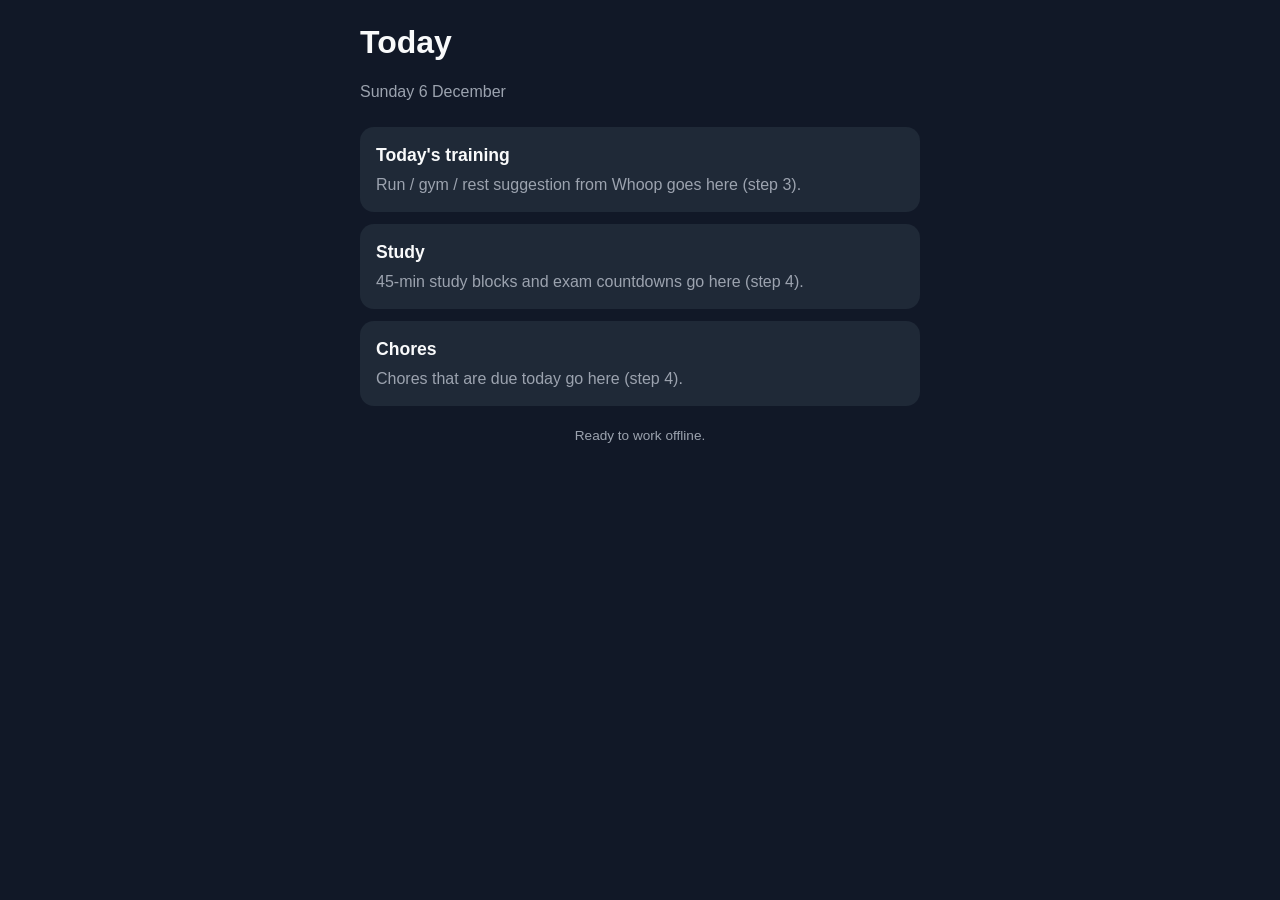
==== index.html @ d091eb46 "Step 1: project setup (PWA shell, folders, README) Co-Authored-By: Claude Opus 5.5 <noreply@anthropi" ====
<!doctype html>
<html lang="en">
<head>
  <meta charset="utf-8">
  <meta name="viewport" content="width=device-width, initial-scale=1, viewport-fit=cover">
  <meta name="theme-color" content="#111827">
  <meta name="apple-mobile-web-app-capable" content="yes">
  <meta name="apple-mobile-web-app-status-bar-style" content="black-translucent">
  <meta name="apple-mobile-web-app-title" content="Planner">
  <title>Daily Planner</title>
  <link rel="manifest" href="manifest.webmanifest">
  <link rel="icon" href="icons/icon.svg" type="image/svg+xml">
  <link rel="apple-touch-icon" href="icons/apple-touch-icon.png">
  <link rel="stylesheet" href="css/styles.css">
</head>
<body>
  <header class="top">
    <h1>Today</h1>
    <p id="today-date" class="muted"></p>
  </header>

  <main id="app">
    <!-- Placeholder cards. Later steps fill these in. -->
    <section class="card" id="card-suggestion">
      <h2>Today's training</h2>
      <p class="muted">Run / gym / rest suggestion from Whoop goes here (step 3).</p>
    </section>

    <section class="card" id="card-study">
      <h2>Study</h2>
      <p class="muted">45-min study blocks and exam countdowns go here (step 4).</p>
    </section>

    <section class="card" id="card-chores">
      <h2>Chores</h2>
      <p class="muted">Chores that are due today go here (step 4).</p>
    </section>
  </main>

  <footer class="bottom muted">
    <span id="offline-status">Checking offline support…</span>
  </footer>

  <script src="js/app.js"></script>
</body>
</html>
---- css/styles.css ----
/* Mobile-first styles. Colours live in variables so they are easy to change. */
:root {
  --bg: #111827;
  --card: #1f2937;
  --text: #f9fafb;
  --muted: #9ca3af;
  --accent: #22c55e;
  --radius: 14px;
}

* { box-sizing: border-box; }

html, body { margin: 0; }

body {
  background: var(--bg);
  color: var(--text);
  font-family: -apple-system, BlinkMacSystemFont, "Segoe UI", Roboto, sans-serif;
  line-height: 1.4;
  /* Keep content clear of the iPhone notch and home bar. */
  padding: env(safe-area-inset-top) 16px env(safe-area-inset-bottom);
  min-height: 100vh;
  -webkit-tap-highlight-color: transparent;
}

.top { padding: 20px 0 8px; }
.top h1 { margin: 0; font-size: 2rem; }

.muted { color: var(--muted); }

main { display: grid; gap: 12px; max-width: 560px; margin: 0 auto; }
.top, .bottom { max-width: 560px; margin-left: auto; margin-right: auto; }

.card {
  background: var(--card);
  border-radius: var(--radius);
  padding: 16px;
}
.card h2 { margin: 0 0 6px; font-size: 1.1rem; }
.card p { margin: 0; }

.bottom { padding: 20px 0; font-size: 0.85rem; text-align: center; }
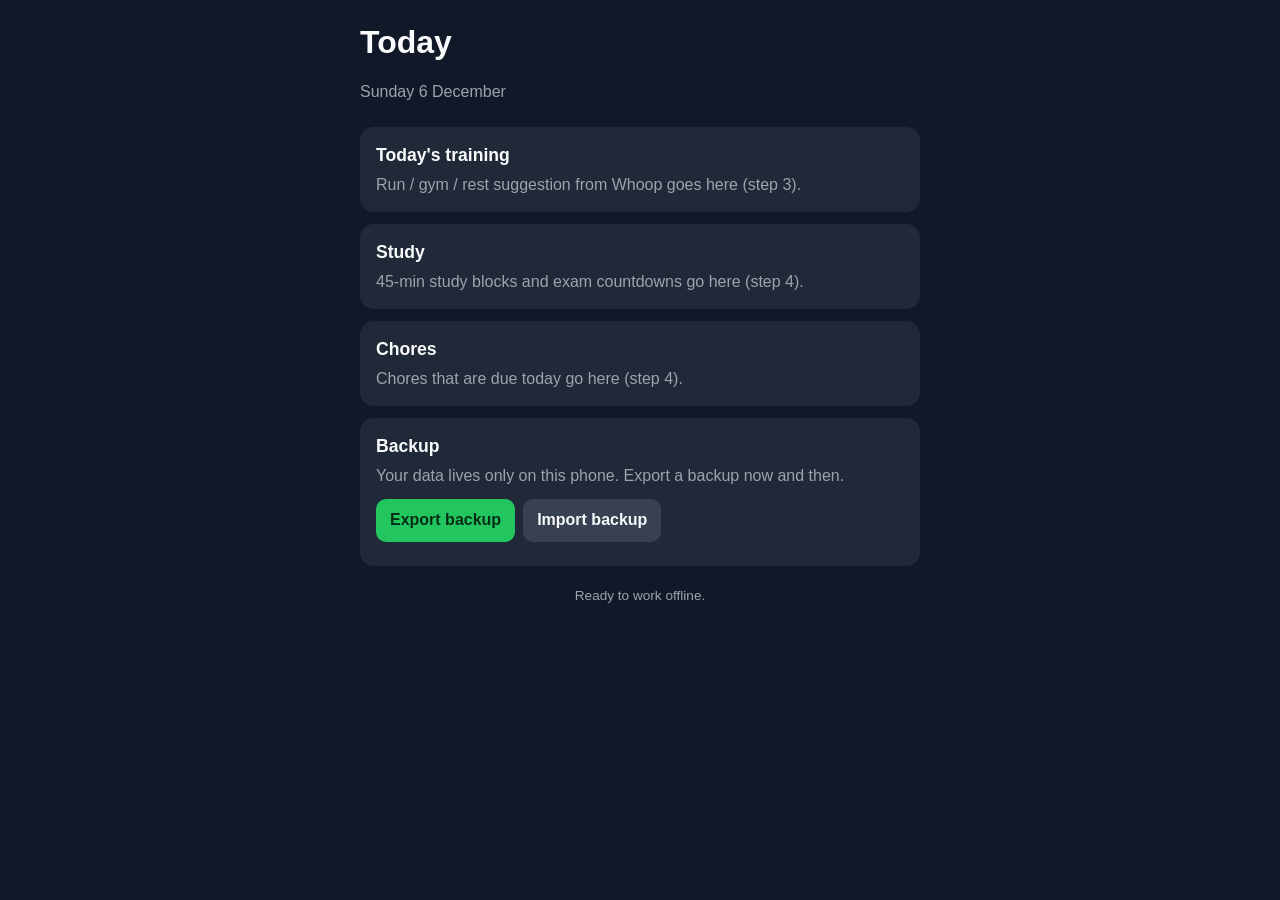
==== commit 5cdf922d: "Step 2: data layer, validation, migrations, JSON backup export/import, tests Co-Authored-By: Claude " ====
--- a/index.html
+++ b/index.html
@@ -35,12 +35,23 @@
       <h2>Chores</h2>
       <p class="muted">Chores that are due today go here (step 4).</p>
     </section>
+    <section class="card" id="card-backup">
+      <h2>Backup</h2>
+      <p class="muted">Your data lives only on this phone. Export a backup now and then.</p>
+      <div class="btn-row">
+        <button id="export-btn" type="button">Export backup</button>
+        <button id="import-btn" type="button" class="secondary">Import backup</button>
+        <input id="import-file" type="file" accept=".json,application/json" hidden>
+      </div>
+      <p id="backup-status" class="muted small"></p>
+    </section>
   </main>
 
   <footer class="bottom muted">
     <span id="offline-status">Checking offline support…</span>
   </footer>
 
+  <script src="js/store.js"></script>
   <script src="js/app.js"></script>
 </body>
 </html>
--- a/css/styles.css
+++ b/css/styles.css
@@ -40,3 +40,11 @@
 .card p { margin: 0; }
 
 .bottom { padding: 20px 0; font-size: 0.85rem; text-align: center; }
+
+.btn-row { display: flex; gap: 8px; margin-top: 12px; flex-wrap: wrap; }
+button {
+  font: inherit; border: 0; border-radius: 10px; padding: 10px 14px;
+  background: var(--accent); color: #052e16; font-weight: 600;
+}
+button.secondary { background: #374151; color: var(--text); }
+.small { font-size: 0.85rem; margin-top: 8px !important; }
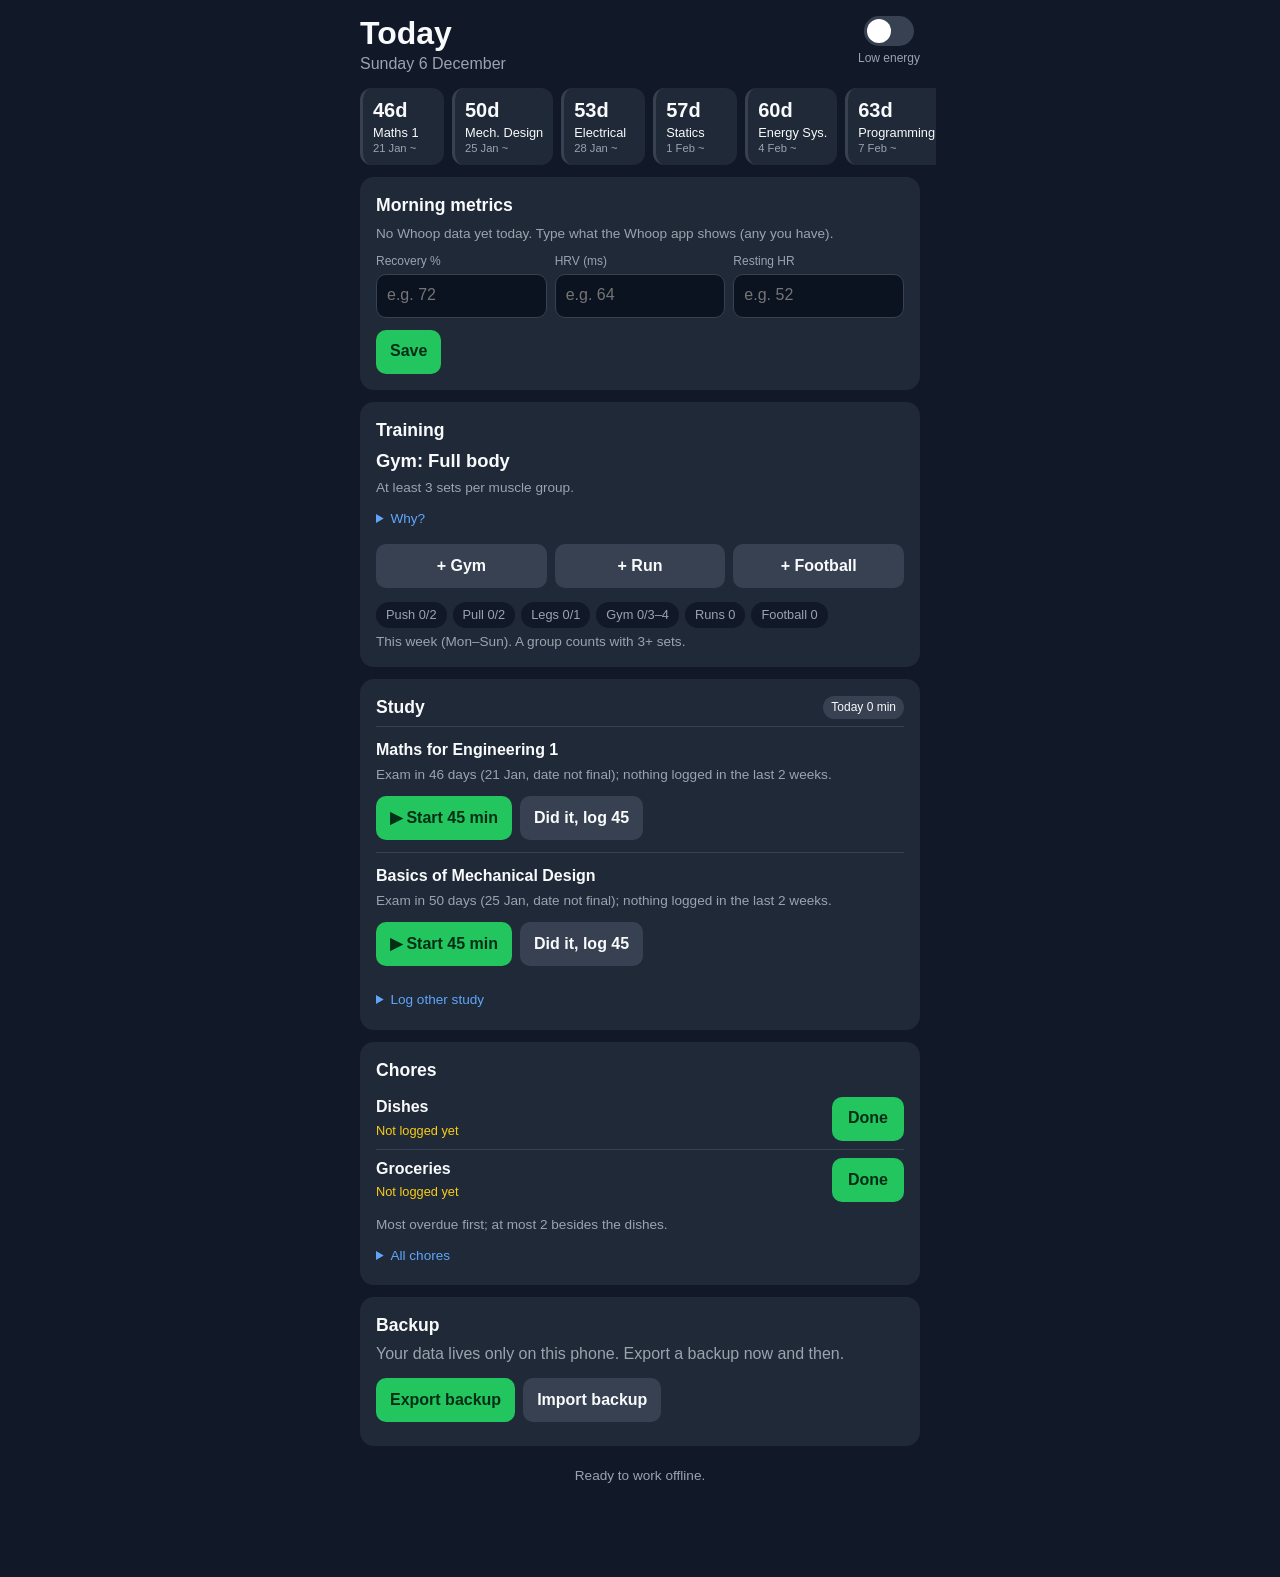
==== commit b0cd9d71: "Step 4: Today screen (metrics, training, study timer, chores, low energy, undo) + tests Co-Authored-" ====
--- a/index.html
+++ b/index.html
@@ -15,26 +15,29 @@
 </head>
 <body>
   <header class="top">
-    <h1>Today</h1>
-    <p id="today-date" class="muted"></p>
+    <div class="top-row">
+      <div>
+        <h1>Today</h1>
+        <p id="today-date" class="muted"></p>
+      </div>
+      <label class="switch" title="Low energy: minimal plan for today">
+        <input id="low-energy" type="checkbox">
+        <span class="switch-track" aria-hidden="true"></span>
+        <span class="switch-text">Low energy</span>
+      </label>
+    </div>
+    <div id="exam-strip" class="exam-strip" aria-label="Exam countdown"></div>
+    <p id="low-energy-banner" class="banner" hidden>Low energy mode: the minimal plan for today. Switches off by itself tomorrow.</p>
+    <button id="undo-pill" class="undo-pill" type="button" hidden></button>
   </header>
 
+  <!-- The cards are filled in by js/app.js. -->
   <main id="app">
-    <!-- Placeholder cards. Later steps fill these in. -->
-    <section class="card" id="card-suggestion">
-      <h2>Today's training</h2>
-      <p class="muted">Run / gym / rest suggestion from Whoop goes here (step 3).</p>
-    </section>
+    <section class="card" id="card-metrics"></section>
+    <section class="card" id="card-training"></section>
+    <section class="card" id="card-study"></section>
+    <section class="card" id="card-chores"></section>
 
-    <section class="card" id="card-study">
-      <h2>Study</h2>
-      <p class="muted">45-min study blocks and exam countdowns go here (step 4).</p>
-    </section>
-
-    <section class="card" id="card-chores">
-      <h2>Chores</h2>
-      <p class="muted">Chores that are due today go here (step 4).</p>
-    </section>
     <section class="card" id="card-backup">
       <h2>Backup</h2>
       <p class="muted">Your data lives only on this phone. Export a backup now and then.</p>
@@ -51,7 +54,14 @@
     <span id="offline-status">Checking offline support…</span>
   </footer>
 
+  <div id="toast" class="toast" role="status" hidden>
+    <span id="toast-text"></span>
+    <button id="toast-undo" type="button" class="link">Undo</button>
+  </div>
+
   <script src="js/store.js"></script>
+  <script src="js/plan.js"></script>
+  <script src="js/today.js"></script>
   <script src="js/app.js"></script>
 </body>
 </html>
--- a/css/styles.css
+++ b/css/styles.css
@@ -2,9 +2,13 @@
 :root {
   --bg: #111827;
   --card: #1f2937;
+  --line: #374151;
   --text: #f9fafb;
   --muted: #9ca3af;
   --accent: #22c55e;
+  --yellow: #facc15;
+  --red: #f87171;
+  --blue: #60a5fa;
   --radius: 14px;
 }
 
@@ -18,13 +22,15 @@
   font-family: -apple-system, BlinkMacSystemFont, "Segoe UI", Roboto, sans-serif;
   line-height: 1.4;
   /* Keep content clear of the iPhone notch and home bar. */
-  padding: env(safe-area-inset-top) 16px env(safe-area-inset-bottom);
+  padding: env(safe-area-inset-top) 16px calc(env(safe-area-inset-bottom) + 72px);
   min-height: 100vh;
   -webkit-tap-highlight-color: transparent;
 }
 
-.top { padding: 20px 0 8px; }
-.top h1 { margin: 0; font-size: 2rem; }
+.top { padding: 16px 0 8px; }
+.top h1 { margin: 0; font-size: 2rem; line-height: 1.1; }
+.top-row { display: flex; justify-content: space-between; align-items: flex-start; gap: 12px; }
+.top-row p { margin: 2px 0 0; }
 
 .muted { color: var(--muted); }
 
@@ -38,13 +44,116 @@
 }
 .card h2 { margin: 0 0 6px; font-size: 1.1rem; }
 .card p { margin: 0; }
+.card-head { display: flex; justify-content: space-between; align-items: center; gap: 8px; margin-bottom: 6px; }
+.card-head h2 { margin: 0; }
 
 .bottom { padding: 20px 0; font-size: 0.85rem; text-align: center; }
 
+/* ---------- buttons ---------- */
 .btn-row { display: flex; gap: 8px; margin-top: 12px; flex-wrap: wrap; }
 button {
-  font: inherit; border: 0; border-radius: 10px; padding: 10px 14px;
-  background: var(--accent); color: #052e16; font-weight: 600;
+  font: inherit; border: 0; border-radius: 10px; padding: 10px 14px; min-height: 44px;
+  background: var(--accent); color: #052e16; font-weight: 600; cursor: pointer;
 }
-button.secondary { background: #374151; color: var(--text); }
+button:disabled { opacity: 0.4; }
+button.secondary { background: var(--line); color: var(--text); }
+button.secondary.active { background: #4b5563; outline: 2px solid var(--accent); }
+button.wide { width: 100%; margin-top: 10px; }
+button.link { background: none; color: var(--blue); padding: 6px 4px; min-height: 0; font-weight: 600; }
+.tabs button { flex: 1; padding: 10px 6px; }
 .small { font-size: 0.85rem; margin-top: 8px !important; }
+.small.tight { margin-top: 4px !important; }
+
+/* ---------- header: low energy switch, exams, undo ---------- */
+.switch { display: flex; flex-direction: column; align-items: center; gap: 4px; font-size: 0.75rem; color: var(--muted); user-select: none; }
+.switch input { position: absolute; opacity: 0; pointer-events: none; }
+.switch-track { width: 50px; height: 30px; border-radius: 15px; background: var(--line); position: relative; transition: background .2s; }
+.switch-track::after { content: ""; position: absolute; top: 3px; left: 3px; width: 24px; height: 24px; border-radius: 50%; background: #fff; transition: left .2s; }
+.switch input:checked + .switch-track { background: var(--yellow); }
+.switch input:checked + .switch-track::after { left: 23px; }
+.switch input:focus-visible + .switch-track { outline: 2px solid var(--blue); }
+
+.exam-strip { display: flex; gap: 8px; overflow-x: auto; margin: 12px -16px 0; padding: 0 16px 4px; scrollbar-width: none; }
+.exam-strip::-webkit-scrollbar { display: none; }
+.exam { flex: 0 0 auto; min-width: 84px; background: var(--card); border-radius: 12px; padding: 8px 10px; display: flex; flex-direction: column; border-left: 3px solid var(--line); }
+.exam.soon { border-left-color: var(--yellow); }
+.exam.urgent { border-left-color: var(--red); }
+.exam-days { font-size: 1.25rem; font-weight: 700; }
+.exam-name { font-size: 0.8rem; }
+.exam-date { font-size: 0.7rem; color: var(--muted); }
+
+.banner { margin: 10px 0 0; padding: 8px 12px; border-radius: 10px; background: #422006; color: #fde68a; font-size: 0.85rem; }
+.undo-pill { margin-top: 10px; background: none; border: 1px solid var(--line); color: var(--muted); font-weight: 500; font-size: 0.85rem; padding: 6px 12px; min-height: 36px; border-radius: 18px; }
+
+/* ---------- badges, pills, chips ---------- */
+.badge { font-size: 0.75rem; padding: 3px 8px; border-radius: 999px; background: var(--line); color: var(--text); white-space: nowrap; }
+.badge.whoop { background: #1e3a5f; color: #bfdbfe; }
+.badge.zone-green { background: #14532d; color: #bbf7d0; }
+.badge.zone-yellow { background: #713f12; color: #fef08a; }
+.badge.zone-red { background: #7f1d1d; color: #fecaca; }
+
+.pills { display: flex; flex-wrap: wrap; gap: 6px; margin-top: 14px; }
+.pill { font-size: 0.8rem; padding: 4px 10px; border-radius: 999px; background: #111827; color: var(--muted); }
+.pill.met { color: var(--accent); }
+
+.chips { display: flex; gap: 8px; }
+.chip { flex: 1; background: var(--line); color: var(--text); }
+.chip.on { background: var(--accent); color: #052e16; }
+
+/* ---------- forms ---------- */
+.panel { margin-top: 10px; padding: 12px; border-radius: 12px; background: #111827; }
+.field-row { display: flex; gap: 8px; margin-top: 10px; }
+.field { display: flex; flex-direction: column; gap: 4px; flex: 1; min-width: 0; font-size: 0.75rem; color: var(--muted); }
+.field.grow { flex: 2; }
+input[type="text"], select {
+  font: inherit; font-size: 16px; /* 16px stops iPhone from zooming in */
+  width: 100%; min-height: 44px; padding: 8px 10px; border-radius: 10px;
+  border: 1px solid var(--line); background: #0b1220; color: var(--text);
+}
+
+/* ---------- metrics ---------- */
+.metric-row { display: flex; align-items: center; gap: 8px; }
+.metric { flex: 1; display: flex; flex-direction: column; }
+.metric b { font-size: 1.3rem; }
+.metric span { font-size: 0.75rem; color: var(--muted); }
+
+/* ---------- training ---------- */
+.suggest { font-size: 1.15rem; font-weight: 700; }
+.logged { list-style: none; padding: 0; margin: 10px 0 0; color: var(--accent); font-size: 0.9rem; }
+details.more { margin-top: 8px; }
+details.more summary { color: var(--blue); font-size: 0.85rem; cursor: pointer; padding: 4px 0; }
+
+/* ---------- study ---------- */
+.item { padding: 12px 0; border-top: 1px solid var(--line); }
+.item:first-of-type { border-top: 0; }
+.item-title { font-weight: 600; }
+.is-done .item-title { color: var(--muted); text-decoration: line-through; }
+.done-text { color: var(--accent); font-weight: 600; margin-top: 6px !important; }
+.timer { margin-top: 10px; }
+.timer-clock { font-size: 2rem; font-weight: 700; font-variant-numeric: tabular-nums; }
+.timer-clock .muted { font-size: 1rem; font-weight: 500; }
+.bar { height: 8px; border-radius: 4px; background: #111827; overflow: hidden; margin-top: 6px; }
+.bar-fill { height: 100%; width: 0; background: var(--blue); transition: width 1s linear; }
+.bar-fill.full { background: var(--accent); }
+
+/* ---------- chores ---------- */
+.chore { display: flex; justify-content: space-between; align-items: center; gap: 10px; padding: 8px 0; border-top: 1px solid var(--line); }
+.card > .chore:first-of-type { border-top: 0; }
+.chore .done-text { margin: 0 !important; font-size: 1.3rem; padding: 0 14px; }
+.status { font-size: 0.8rem; }
+.st-overdue { color: var(--red); }
+.st-due-soon, .st-never { color: var(--yellow); }
+.st-not-due { color: var(--muted); }
+.st-done-today { color: var(--accent); }
+button.check { min-width: 72px; }
+
+/* ---------- toast (message with Undo) ---------- */
+.toast {
+  position: fixed; left: 12px; right: 12px; bottom: calc(env(safe-area-inset-bottom) + 12px);
+  max-width: 536px; margin: 0 auto; display: flex; align-items: center; justify-content: space-between; gap: 12px;
+  background: #f9fafb; color: #111827; border-radius: 12px; padding: 8px 8px 8px 14px;
+  box-shadow: 0 8px 24px rgba(0, 0, 0, .4); font-size: 0.9rem; z-index: 10;
+}
+.toast[hidden] { display: none; }
+.toast button.link { color: #2563eb; font-size: 1rem; padding: 8px 12px; min-height: 40px; }
+[hidden] { display: none !important; }
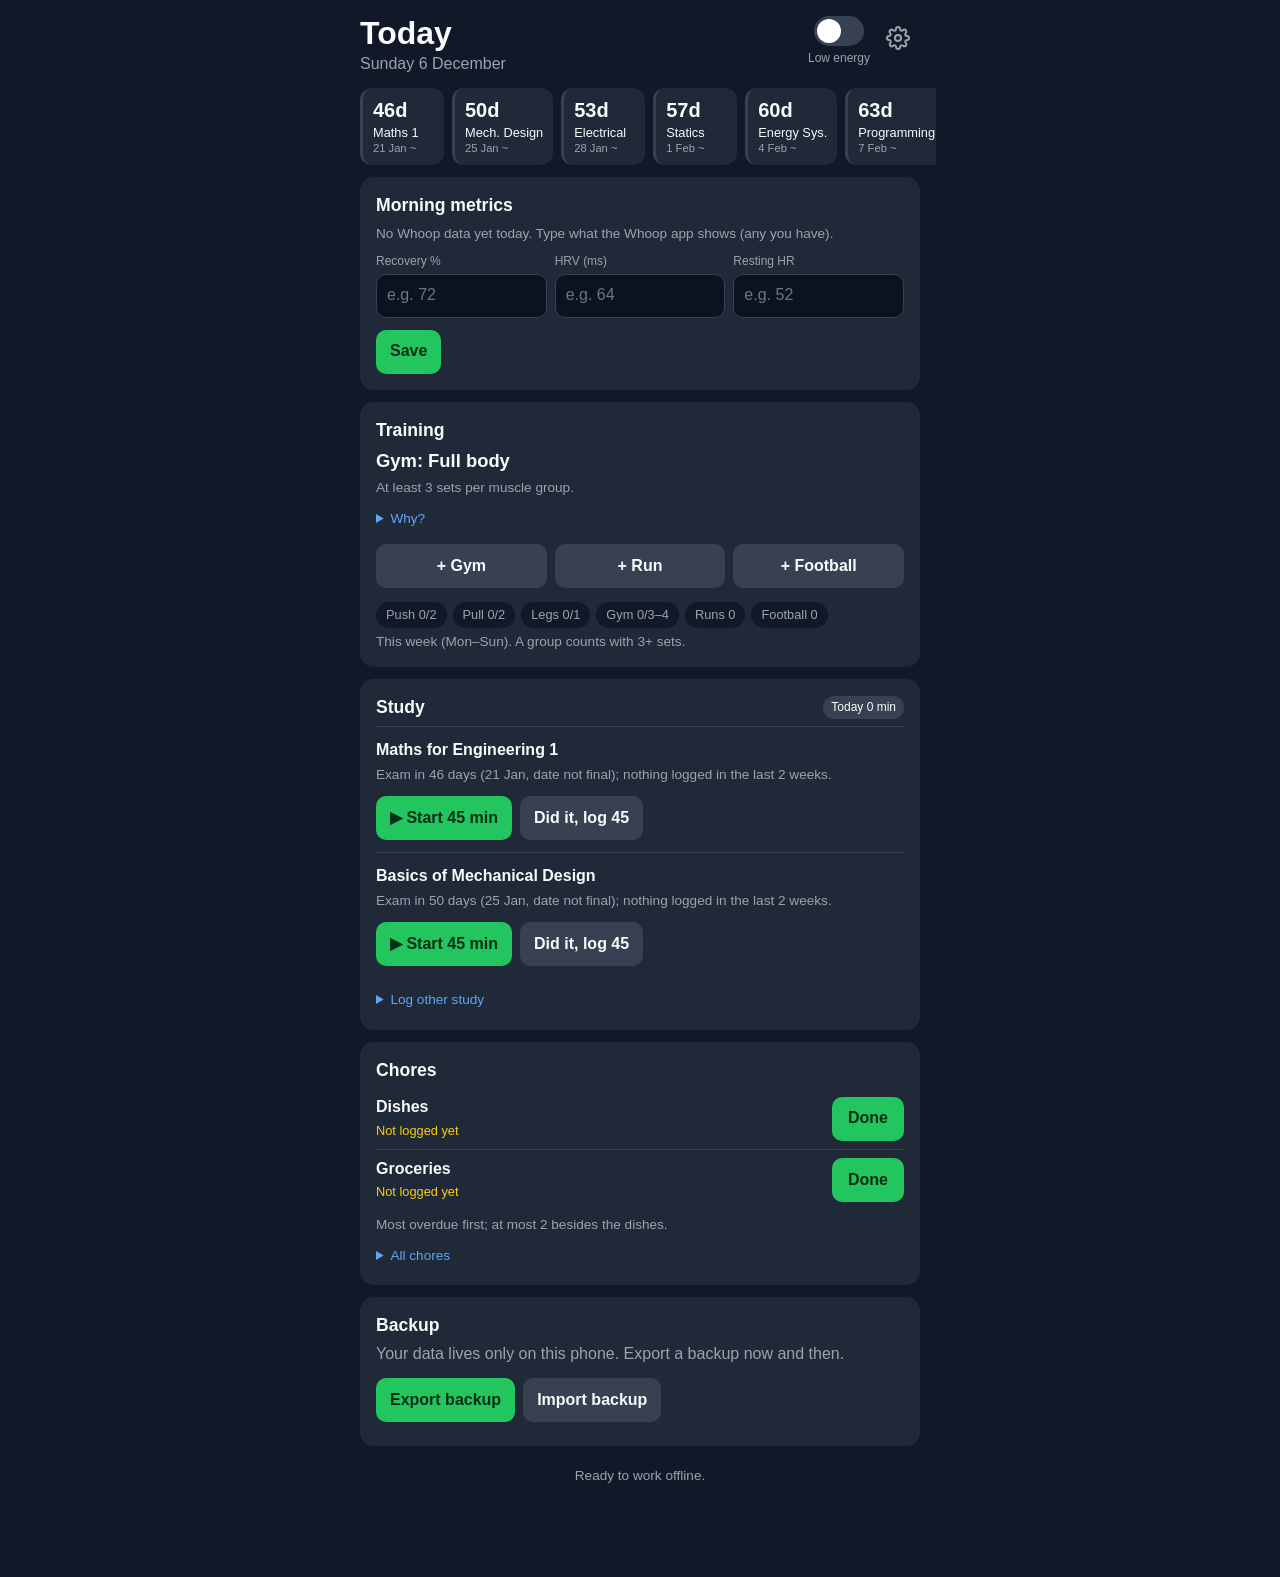
==== commit b3877236: "Step 5: Settings screen (subjects, chores, training targets, study block) + tests Co-Authored-By: Cl" ====
--- a/index.html
+++ b/index.html
@@ -14,17 +14,22 @@
   <link rel="stylesheet" href="css/styles.css">
 </head>
 <body>
-  <header class="top">
+  <header class="top" id="today-header">
     <div class="top-row">
       <div>
         <h1>Today</h1>
         <p id="today-date" class="muted"></p>
       </div>
-      <label class="switch" title="Low energy: minimal plan for today">
-        <input id="low-energy" type="checkbox">
-        <span class="switch-track" aria-hidden="true"></span>
-        <span class="switch-text">Low energy</span>
-      </label>
+      <div class="top-actions">
+        <label class="switch" title="Low energy: minimal plan for today">
+          <input id="low-energy" type="checkbox">
+          <span class="switch-track" aria-hidden="true"></span>
+          <span class="switch-text">Low energy</span>
+        </label>
+        <button type="button" class="icon-btn" data-action="open-settings" aria-label="Settings" title="Settings">
+          <svg viewBox="0 0 24 24" width="24" height="24" aria-hidden="true" fill="none" stroke="currentColor" stroke-width="2" stroke-linecap="round" stroke-linejoin="round"><circle cx="12" cy="12" r="3"/><path d="M19.4 15a1.65 1.65 0 0 0 .33 1.82l.06.06a2 2 0 1 1-2.83 2.83l-.06-.06a1.65 1.65 0 0 0-1.82-.33 1.65 1.65 0 0 0-1 1.51V21a2 2 0 1 1-4 0v-.09A1.65 1.65 0 0 0 9 19.4a1.65 1.65 0 0 0-1.82.33l-.06.06a2 2 0 1 1-2.83-2.83l.06-.06a1.65 1.65 0 0 0 .33-1.82 1.65 1.65 0 0 0-1.51-1H3a2 2 0 1 1 0-4h.09A1.65 1.65 0 0 0 4.6 9a1.65 1.65 0 0 0-.33-1.82l-.06-.06a2 2 0 1 1 2.83-2.83l.06.06a1.65 1.65 0 0 0 1.82.33H9a1.65 1.65 0 0 0 1-1.51V3a2 2 0 1 1 4 0v.09a1.65 1.65 0 0 0 1 1.51 1.65 1.65 0 0 0 1.82-.33l.06-.06a2 2 0 1 1 2.83 2.83l-.06.06a1.65 1.65 0 0 0-.33 1.82V9a1.65 1.65 0 0 0 1.51 1H21a2 2 0 1 1 0 4h-.09a1.65 1.65 0 0 0-1.51 1z"/></svg>
+        </button>
+      </div>
     </div>
     <div id="exam-strip" class="exam-strip" aria-label="Exam countdown"></div>
     <p id="low-energy-banner" class="banner" hidden>Low energy mode: the minimal plan for today. Switches off by itself tomorrow.</p>
@@ -50,6 +55,16 @@
     </section>
   </main>
 
+  <!-- Settings screen (gear on Today). Filled in by js/settings.js. -->
+  <div id="settings-view" hidden>
+    <header class="top">
+      <button type="button" class="link back" data-action="close-settings">‹ Today</button>
+      <h1>Settings</h1>
+      <p class="muted">Every change is checked before it's saved. If something's wrong, nothing changes.</p>
+    </header>
+    <main id="settings-main"></main>
+  </div>
+
   <footer class="bottom muted">
     <span id="offline-status">Checking offline support…</span>
   </footer>
@@ -62,6 +77,7 @@
   <script src="js/store.js"></script>
   <script src="js/plan.js"></script>
   <script src="js/today.js"></script>
+  <script src="js/settings.js"></script>
   <script src="js/app.js"></script>
 </body>
 </html>
--- a/css/styles.css
+++ b/css/styles.css
@@ -105,7 +105,7 @@
 .field-row { display: flex; gap: 8px; margin-top: 10px; }
 .field { display: flex; flex-direction: column; gap: 4px; flex: 1; min-width: 0; font-size: 0.75rem; color: var(--muted); }
 .field.grow { flex: 2; }
-input[type="text"], select {
+input[type="text"], input[type="date"], select {
   font: inherit; font-size: 16px; /* 16px stops iPhone from zooming in */
   width: 100%; min-height: 44px; padding: 8px 10px; border-radius: 10px;
   border: 1px solid var(--line); background: #0b1220; color: var(--text);
@@ -157,3 +157,22 @@
 .toast[hidden] { display: none; }
 .toast button.link { color: #2563eb; font-size: 1rem; padding: 8px 12px; min-height: 40px; }
 [hidden] { display: none !important; }
+
+/* ---------- settings screen ---------- */
+.top-actions { display: flex; align-items: flex-start; gap: 6px; }
+button.icon-btn { background: none; color: var(--muted); padding: 6px; min-width: 44px; display: flex; align-items: center; justify-content: center; }
+button.icon-btn:active { color: var(--text); }
+body.in-settings #today-header, body.in-settings #app, body.in-settings .bottom { display: none; }
+#settings-view { max-width: 560px; margin: 0 auto; }
+#settings-view .top p { margin: 4px 0 0; font-size: 0.85rem; }
+#settings-main { display: grid; gap: 12px; }
+button.back { padding: 8px 0; font-size: 1rem; margin-bottom: 4px; }
+button.danger { background: none; color: var(--red); border: 1px solid #7f1d1d; }
+.set-item .field-row { align-items: flex-end; }
+.set-item > .field { margin-top: 0; }
+input[type="date"] { -webkit-appearance: none; appearance: none; text-align: left; color-scheme: dark; }
+.check-label { display: flex; align-items: center; gap: 8px; min-height: 44px; font-size: 0.85rem; color: var(--text); white-space: nowrap; }
+.check-label input { width: 22px; height: 22px; margin: 0; accent-color: var(--accent); }
+.form-msg { font-size: 0.85rem; margin-top: 6px !important; color: var(--accent); }
+.form-msg:empty { display: none; }
+.form-msg.error { color: var(--red); }
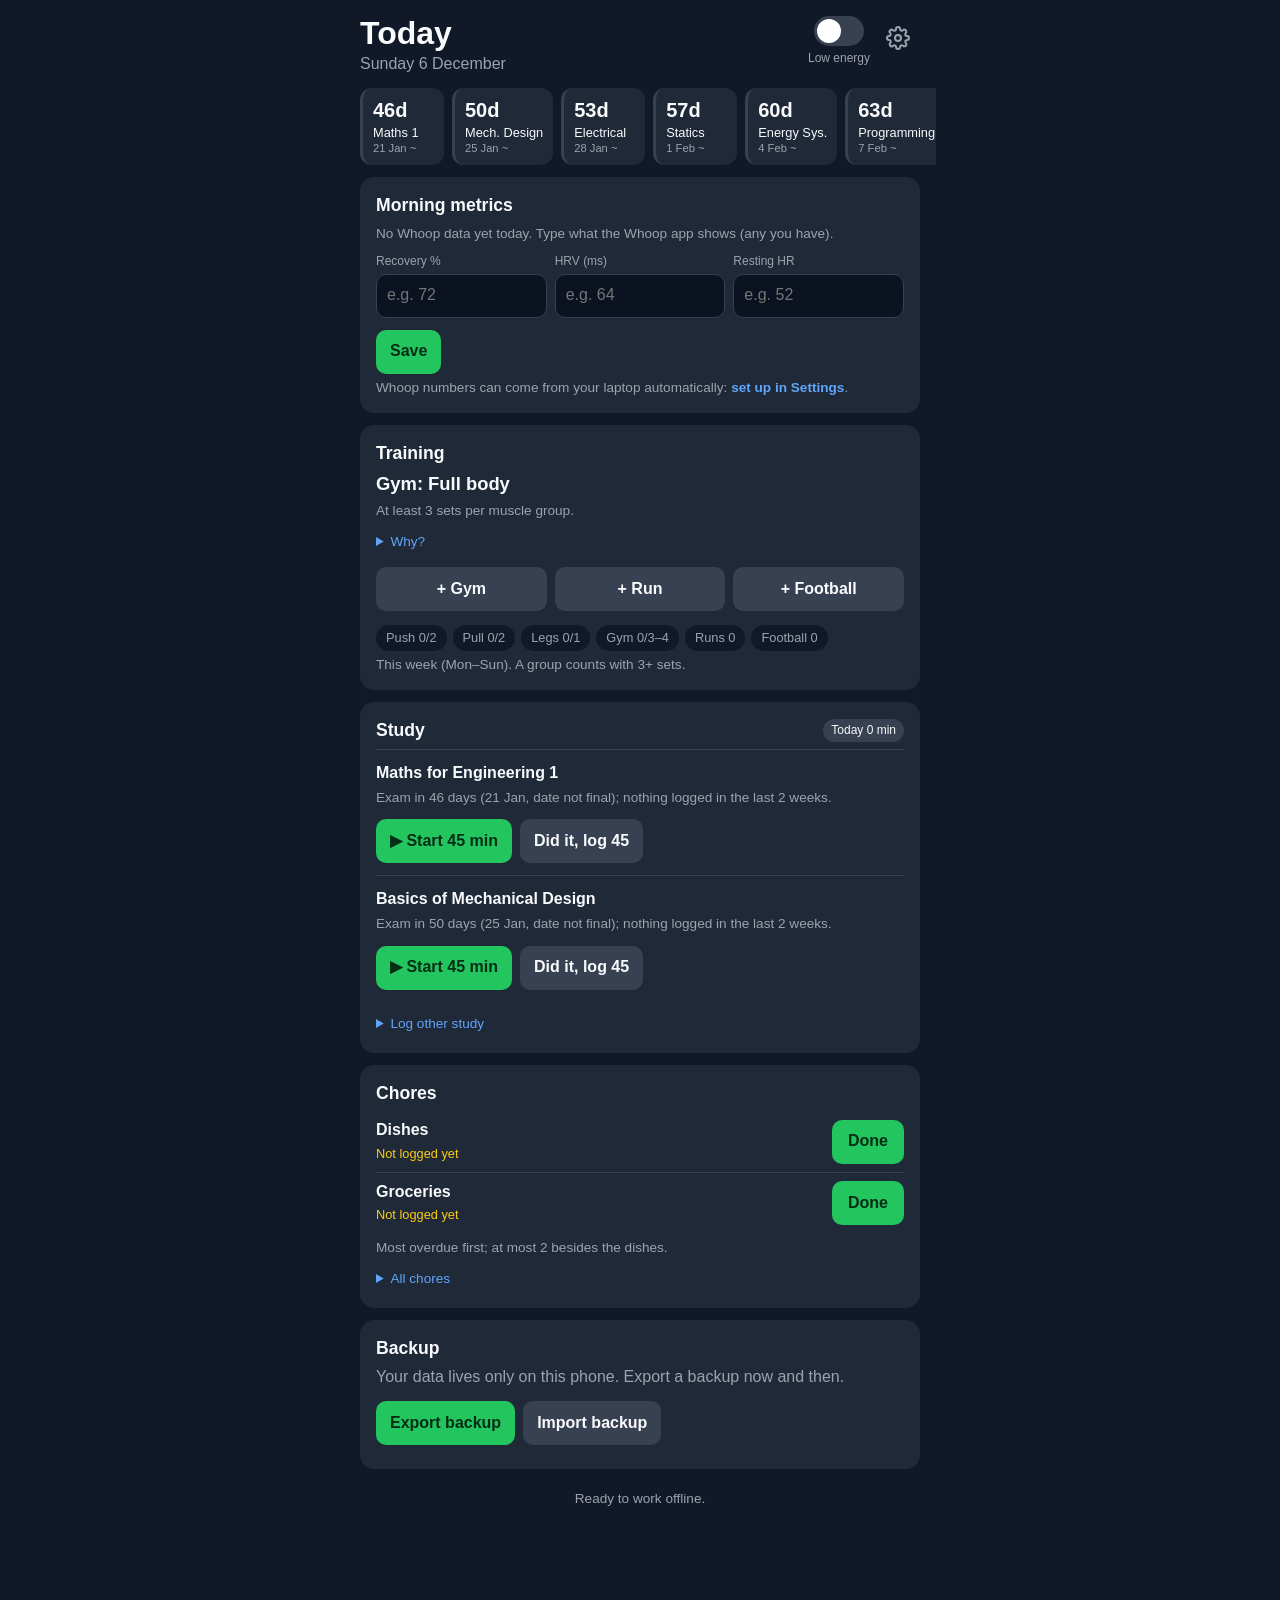
==== commit 06cafc4d: "Step 6: Whoop sync from the laptop (OAuth, auto token renewal, https on home Wi-Fi) + tests - sync/w" ====
--- a/index.html
+++ b/index.html
@@ -77,6 +77,7 @@
   <script src="js/store.js"></script>
   <script src="js/plan.js"></script>
   <script src="js/today.js"></script>
+  <script src="js/sync.js"></script>
   <script src="js/settings.js"></script>
   <script src="js/app.js"></script>
 </body>
--- a/css/styles.css
+++ b/css/styles.css
@@ -176,3 +176,11 @@
 .form-msg { font-size: 0.85rem; margin-top: 6px !important; color: var(--accent); }
 .form-msg:empty { display: none; }
 .form-msg.error { color: var(--red); }
+
+/* ---------- laptop sync (Whoop), step 6 ---------- */
+.sync-line { display: flex; justify-content: space-between; align-items: center; gap: 8px; margin-top: 10px; padding-top: 8px; border-top: 1px solid var(--line); color: var(--muted); }
+.sync-line .small { margin-top: 0 !important; }
+.sync-line.bad { color: var(--yellow); }
+button.link.inline { padding: 0; font-size: inherit; }
+.offer { display: flex; flex-direction: column; gap: 8px; margin-top: 10px; padding: 10px; border-radius: 10px; background: #1e3a5f; color: #bfdbfe; }
+.offer .small { margin-top: 0 !important; }
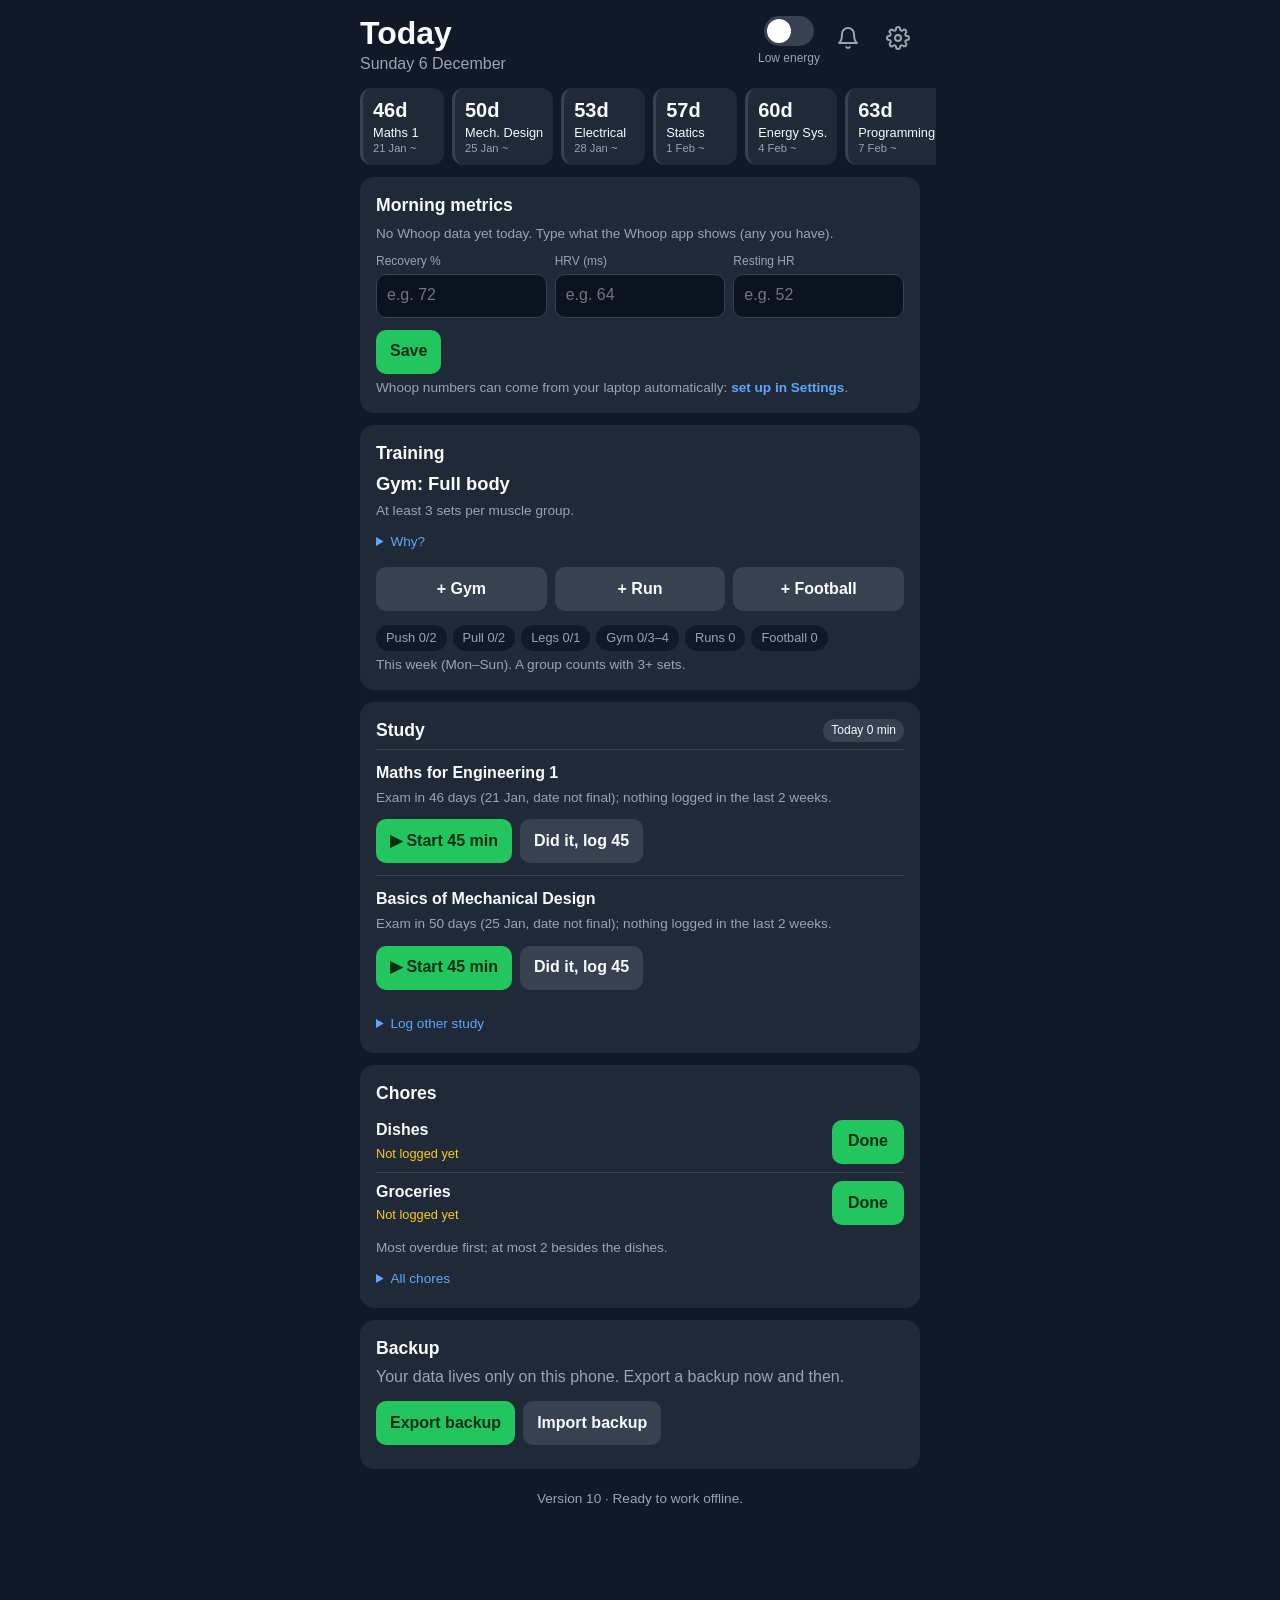
==== commit 64aeb79b: "Reminders: new Reminders screen (bell on Today) and a Today card for today's reminders Name + start " ====
--- a/index.html
+++ b/index.html
@@ -26,6 +26,9 @@
           <span class="switch-track" aria-hidden="true"></span>
           <span class="switch-text">Low energy</span>
         </label>
+        <button type="button" class="icon-btn" data-action="open-reminders" aria-label="Reminders" title="Reminders">
+          <svg viewBox="0 0 24 24" width="24" height="24" aria-hidden="true" fill="none" stroke="currentColor" stroke-width="2" stroke-linecap="round" stroke-linejoin="round"><path d="M18 8a6 6 0 0 0-12 0c0 7-3 9-3 9h18s-3-2-3-9"/><path d="M13.73 21a2 2 0 0 1-3.46 0"/></svg>
+        </button>
         <button type="button" class="icon-btn" data-action="open-settings" aria-label="Settings" title="Settings">
           <svg viewBox="0 0 24 24" width="24" height="24" aria-hidden="true" fill="none" stroke="currentColor" stroke-width="2" stroke-linecap="round" stroke-linejoin="round"><circle cx="12" cy="12" r="3"/><path d="M19.4 15a1.65 1.65 0 0 0 .33 1.82l.06.06a2 2 0 1 1-2.83 2.83l-.06-.06a1.65 1.65 0 0 0-1.82-.33 1.65 1.65 0 0 0-1 1.51V21a2 2 0 1 1-4 0v-.09A1.65 1.65 0 0 0 9 19.4a1.65 1.65 0 0 0-1.82.33l-.06.06a2 2 0 1 1-2.83-2.83l.06-.06a1.65 1.65 0 0 0 .33-1.82 1.65 1.65 0 0 0-1.51-1H3a2 2 0 1 1 0-4h.09A1.65 1.65 0 0 0 4.6 9a1.65 1.65 0 0 0-.33-1.82l-.06-.06a2 2 0 1 1 2.83-2.83l.06.06a1.65 1.65 0 0 0 1.82.33H9a1.65 1.65 0 0 0 1-1.51V3a2 2 0 1 1 4 0v.09a1.65 1.65 0 0 0 1 1.51 1.65 1.65 0 0 0 1.82-.33l.06-.06a2 2 0 1 1 2.83 2.83l-.06.06a1.65 1.65 0 0 0-.33 1.82V9a1.65 1.65 0 0 0 1.51 1H21a2 2 0 1 1 0 4h-.09a1.65 1.65 0 0 0-1.51 1z"/></svg>
         </button>
@@ -38,6 +41,7 @@
 
   <!-- The cards are filled in by js/app.js. -->
   <main id="app">
+    <section class="card" id="card-reminders" hidden></section>
     <section class="card" id="card-metrics"></section>
     <section class="card" id="card-training"></section>
     <section class="card" id="card-study"></section>
@@ -65,6 +69,16 @@
     <main id="settings-main"></main>
   </div>
 
+  <!-- Reminders screen (bell on Today). Filled in by js/reminders.js. -->
+  <div id="reminders-view" hidden>
+    <header class="top">
+      <button type="button" class="link back" data-action="close-settings">‹ Today</button>
+      <h1>Reminders</h1>
+      <p class="muted">For anything else you need to remember. Each one shows on Today on its day (and every day until its end date). They're saved with your backup.</p>
+    </header>
+    <main id="reminders-main"></main>
+  </div>
+
   <footer class="bottom muted">
     <span id="offline-status">Checking offline support…</span>
   </footer>
@@ -79,6 +93,7 @@
   <script src="js/today.js"></script>
   <script src="js/sync.js"></script>
   <script src="js/settings.js"></script>
+  <script src="js/reminders.js"></script>
   <script src="js/app.js"></script>
 </body>
 </html>
--- a/css/styles.css
+++ b/css/styles.css
@@ -105,7 +105,7 @@
 .field-row { display: flex; gap: 8px; margin-top: 10px; }
 .field { display: flex; flex-direction: column; gap: 4px; flex: 1; min-width: 0; font-size: 0.75rem; color: var(--muted); }
 .field.grow { flex: 2; }
-input[type="text"], input[type="date"], select {
+input[type="text"], input[type="date"], input[type="time"], select, textarea {
   font: inherit; font-size: 16px; /* 16px stops iPhone from zooming in */
   width: 100%; min-height: 44px; padding: 8px 10px; border-radius: 10px;
   border: 1px solid var(--line); background: #0b1220; color: var(--text);
@@ -135,6 +135,12 @@
 .bar { height: 8px; border-radius: 4px; background: #111827; overflow: hidden; margin-top: 6px; }
 .bar-fill { height: 100%; width: 0; background: var(--blue); transition: width 1s linear; }
 .bar-fill.full { background: var(--accent); }
+.study-log { margin-top: 10px; padding-top: 10px; border-top: 1px solid var(--line); }
+.sub-head { margin: 0; font-size: 0.85rem; font-weight: 600; color: var(--muted); text-transform: uppercase; letter-spacing: 0.04em; }
+.study-logged { margin-top: 4px; }
+.study-logged li { display: flex; justify-content: space-between; align-items: center; gap: 10px; }
+.week-study { list-style: none; padding: 0; margin: 4px 0 0; font-size: 0.9rem; }
+.week-study li { display: flex; justify-content: space-between; padding: 3px 0; }
 
 /* ---------- chores ---------- */
 .chore { display: flex; justify-content: space-between; align-items: center; gap: 10px; padding: 8px 0; border-top: 1px solid var(--line); }
@@ -162,10 +168,11 @@
 .top-actions { display: flex; align-items: flex-start; gap: 6px; }
 button.icon-btn { background: none; color: var(--muted); padding: 6px; min-width: 44px; display: flex; align-items: center; justify-content: center; }
 button.icon-btn:active { color: var(--text); }
-body.in-settings #today-header, body.in-settings #app, body.in-settings .bottom { display: none; }
-#settings-view { max-width: 560px; margin: 0 auto; }
-#settings-view .top p { margin: 4px 0 0; font-size: 0.85rem; }
-#settings-main { display: grid; gap: 12px; }
+body.in-settings #today-header, body.in-settings #app, body.in-settings .bottom,
+body.in-reminders #today-header, body.in-reminders #app, body.in-reminders .bottom { display: none; }
+#settings-view, #reminders-view { max-width: 560px; margin: 0 auto; }
+#settings-view .top p, #reminders-view .top p { margin: 4px 0 0; font-size: 0.85rem; }
+#settings-main, #reminders-main { display: grid; gap: 12px; }
 button.back { padding: 8px 0; font-size: 1rem; margin-bottom: 4px; }
 button.danger { background: none; color: var(--red); border: 1px solid #7f1d1d; }
 .set-item .field-row { align-items: flex-end; }
@@ -184,3 +191,15 @@
 button.link.inline { padding: 0; font-size: inherit; }
 .offer { display: flex; flex-direction: column; gap: 8px; margin-top: 10px; padding: 10px; border-radius: 10px; background: #1e3a5f; color: #bfdbfe; }
 .offer .small { margin-top: 0 !important; }
+
+/* ---------- reminders ---------- */
+input[type="time"] { -webkit-appearance: none; appearance: none; text-align: left; color-scheme: dark; }
+textarea { resize: vertical; min-height: 72px; }
+.rem-form .field-row:first-of-type { margin-top: 10px; }
+.rem-form > .field { margin-top: 0; }
+.rem-row { display: flex; justify-content: space-between; align-items: flex-start; gap: 8px; }
+.rem-btns { display: flex; gap: 4px; flex-shrink: 0; }
+button.link.danger-link { color: var(--red); }
+.rem-meta:empty { display: none; }
+.rem-desc { white-space: pre-wrap; overflow-wrap: anywhere; margin-top: 4px !important; }
+.item-title { overflow-wrap: anywhere; }
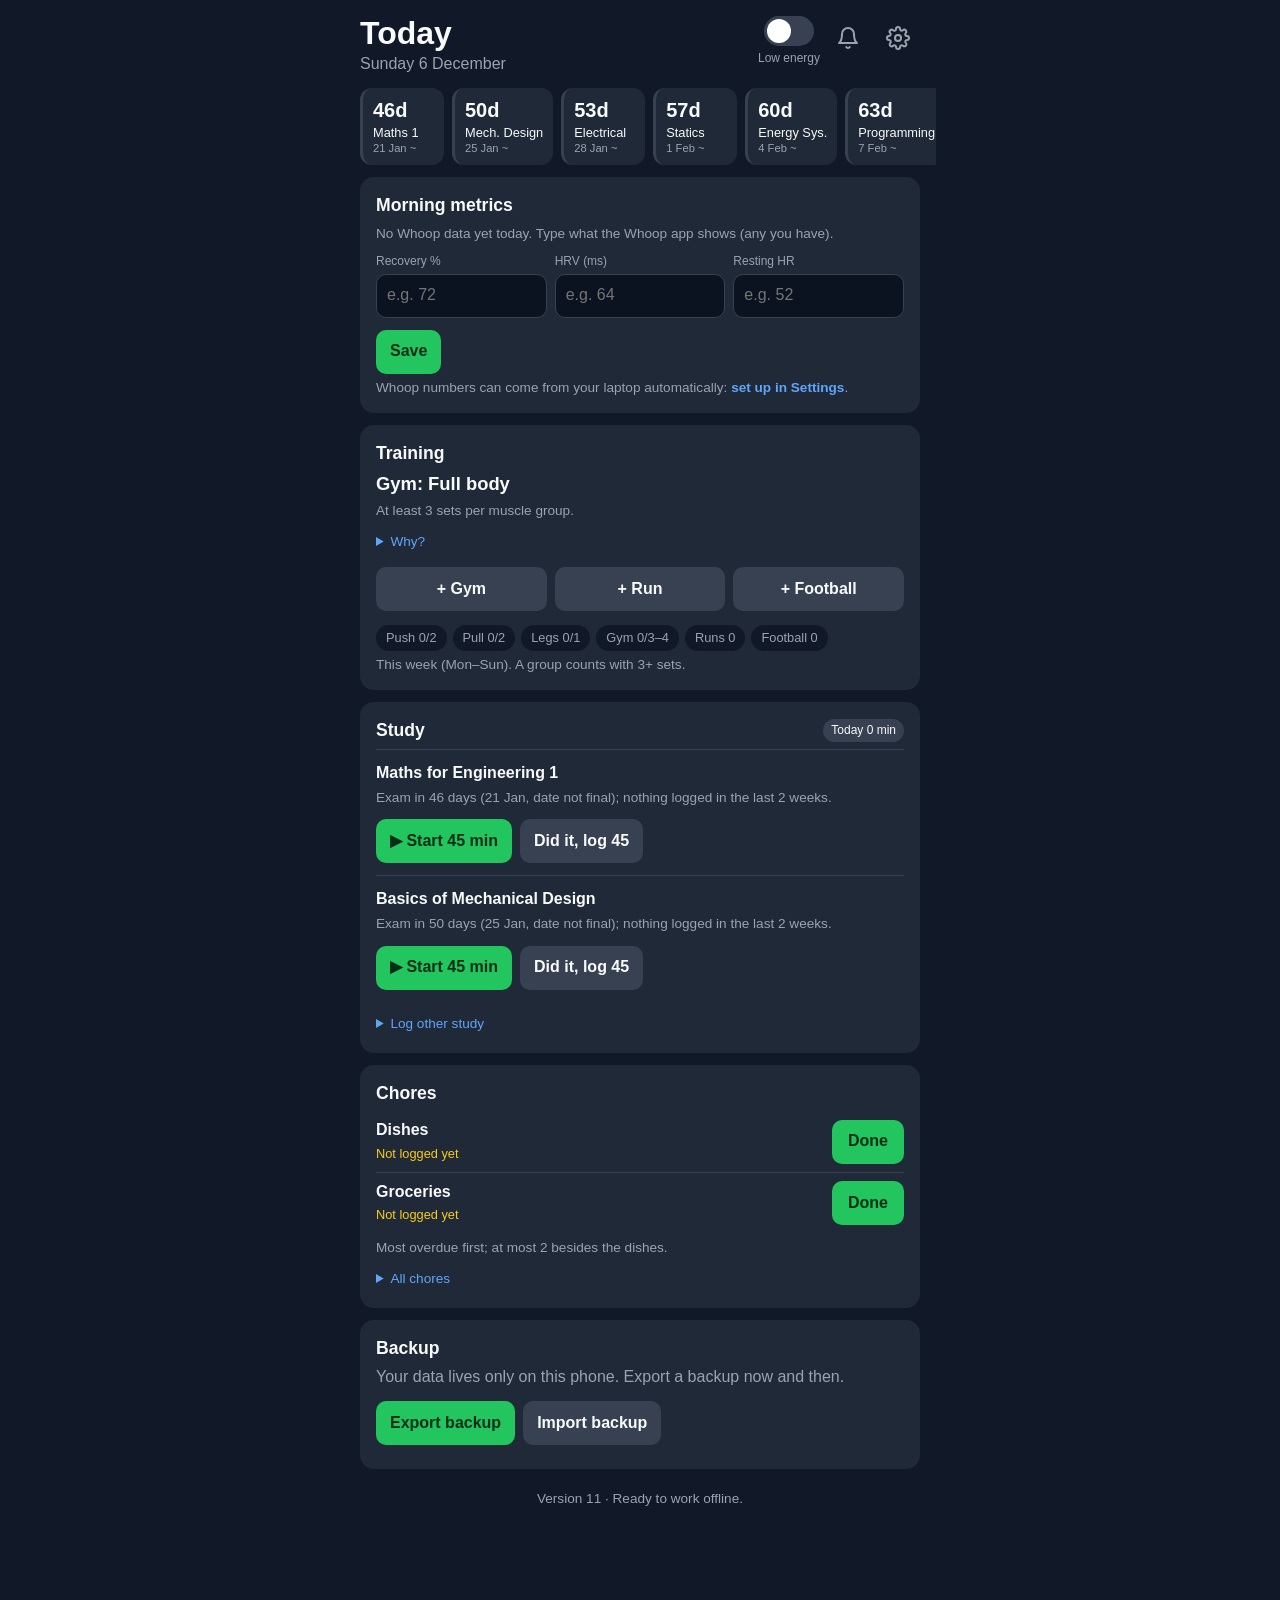
==== commit d5400a2f: "Phone notifications and widget: Cloudflare push sender, Settings card, service worker push, Scriptab" ====
--- a/index.html
+++ b/index.html
@@ -92,8 +92,10 @@
   <script src="js/plan.js"></script>
   <script src="js/today.js"></script>
   <script src="js/sync.js"></script>
+  <script src="js/notify.js"></script>
   <script src="js/settings.js"></script>
   <script src="js/reminders.js"></script>
+  <script src="js/notify-ui.js"></script>
   <script src="js/app.js"></script>
 </body>
 </html>
